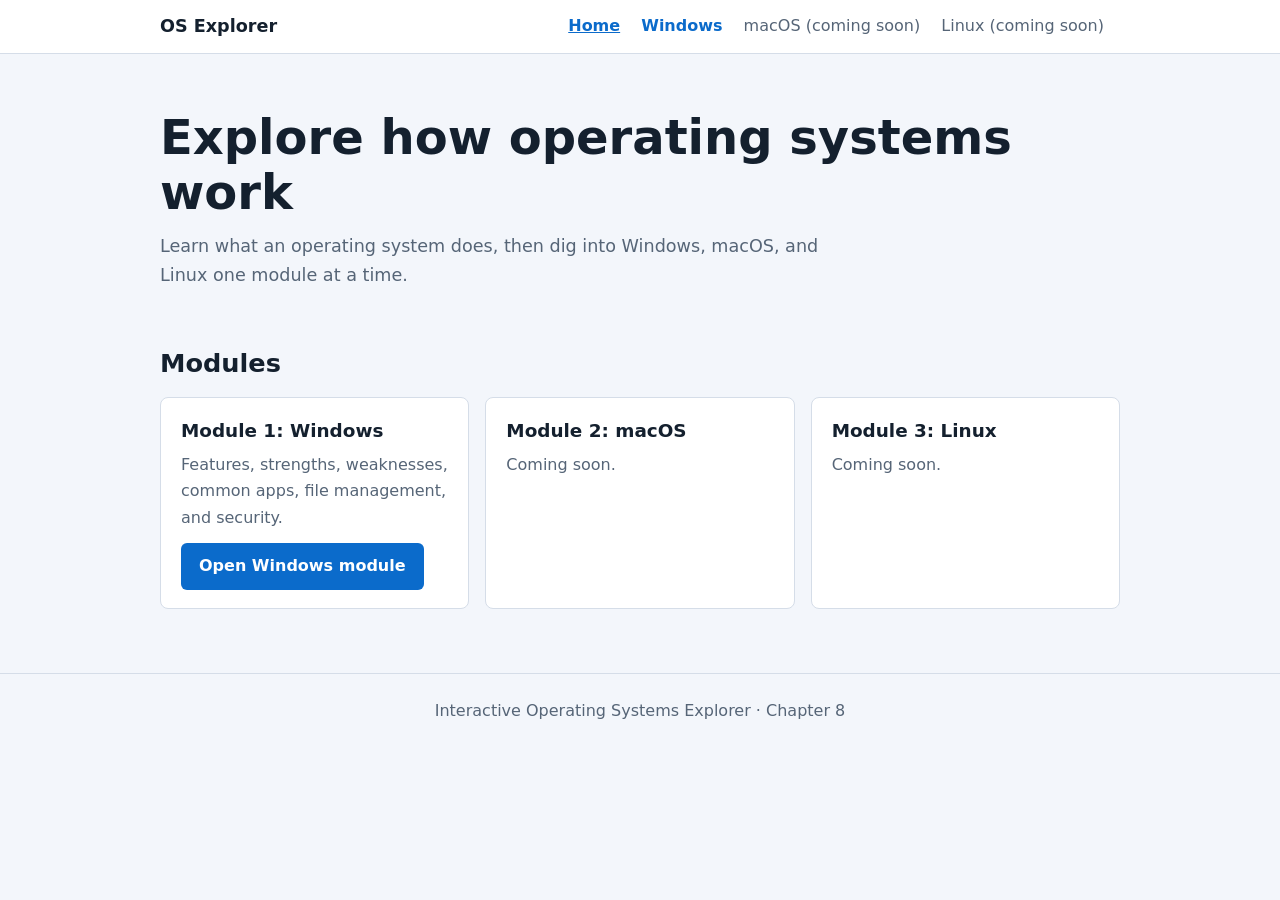
==== index.html @ 92df37b3 "Add files via upload" ====
<!DOCTYPE html>
<html lang="en">
<head>
  <meta charset="UTF-8">
  <meta name="viewport" content="width=device-width, initial-scale=1">
  <title>Interactive Operating Systems Explorer</title>
  <link rel="stylesheet" href="styles.css">
</head>
<body>
  <header class="site">
    <div class="bar">
      <a class="brand" href="index.html">OS Explorer</a>
      <nav aria-label="Main">
        <a href="index.html" aria-current="page">Home</a>
        <a href="windows.html">Windows</a>
        <span class="soon">macOS (coming soon)</span>
        <span class="soon">Linux (coming soon)</span>
      </nav>
    </div>
  </header>

  <main>
    <div class="hero">
      <h1>Explore how operating systems work</h1>
      <p>Learn what an operating system does, then dig into Windows, macOS, and Linux one module at a time.</p>
    </div>

    <section>
      <h2>Modules</h2>
      <div class="grid">
        <div class="card">
          <h3>Module 1: Windows</h3>
          <p>Features, strengths, weaknesses, common apps, file management, and security.</p>
          <p style="margin-top:12px"><a class="btn" href="windows.html">Open Windows module</a></p>
        </div>
        <div class="card">
          <h3>Module 2: macOS</h3>
          <p>Coming soon.</p>
        </div>
        <div class="card">
          <h3>Module 3: Linux</h3>
          <p>Coming soon.</p>
        </div>
      </div>
    </section>
  </main>

  <footer>Interactive Operating Systems Explorer &middot; Chapter 8</footer>
</body>
</html>
---- styles.css ----
:root {
  --bg: #f3f6fb;
  --surface: #ffffff;
  --ink: #14202e;
  --muted: #566577;
  --line: #d5dde8;
  --accent: #0b6bcb;
  --accent-dark: #084f96;
  --good: #1e7a4c;
  --bad: #b3372b;
}
@media (prefers-color-scheme: dark) {
  :root {
    --bg: #0f1722;
    --surface: #182333;
    --ink: #e8eef6;
    --muted: #9db0c5;
    --line: #2b3a4f;
    --accent: #5aa6ff;
    --accent-dark: #8cc0ff;
    --good: #4cc489;
    --bad: #ff8a7d;
  }
}
* { box-sizing: border-box; }
body {
  margin: 0;
  font-family: "Segoe UI", system-ui, -apple-system, Arial, sans-serif;
  background: var(--bg);
  color: var(--ink);
  line-height: 1.65;
}
a { color: var(--accent); }
a:focus-visible, button:focus-visible, input:focus-visible {
  outline: 3px solid var(--accent);
  outline-offset: 2px;
}
header.site {
  background: var(--surface);
  border-bottom: 1px solid var(--line);
  position: sticky;
  top: 0;
  z-index: 5;
}
header.site .bar {
  max-width: 1000px;
  margin: 0 auto;
  padding: 12px 20px;
  display: flex;
  flex-wrap: wrap;
  gap: 8px 24px;
  align-items: center;
  justify-content: space-between;
}
.brand { font-weight: 700; font-size: 1.1rem; color: var(--ink); text-decoration: none; }
nav a { margin-right: 16px; text-decoration: none; font-weight: 600; }
nav a:hover, nav a[aria-current="page"] { text-decoration: underline; }
nav .soon { color: var(--muted); font-weight: 400; margin-right: 16px; }
main { max-width: 1000px; margin: 0 auto; padding: 32px 20px 64px; }
.hero { padding: 24px 0 8px; }
.hero h1 { font-size: clamp(2rem, 5vw, 3rem); line-height: 1.15; margin: 0 0 12px; }
.hero p { max-width: 62ch; color: var(--muted); font-size: 1.1rem; margin: 0; }
section { margin-top: 44px; }
h2 { font-size: 1.6rem; margin: 0 0 12px; }
h3 { font-size: 1.15rem; margin: 0 0 6px; }
.grid { display: grid; gap: 16px; grid-template-columns: repeat(auto-fit, minmax(260px, 1fr)); }
.card { background: var(--surface); border: 1px solid var(--line); border-radius: 8px; padding: 18px 20px; }
.card p { margin: 0; color: var(--muted); }
.pros { border-left: 5px solid var(--good); }
.cons { border-left: 5px solid var(--bad); }
.pros h3 { color: var(--good); }
.cons h3 { color: var(--bad); }
ul.clean { padding-left: 20px; margin: 8px 0 0; }
ul.clean li { margin-bottom: 6px; }
.btn {
  display: inline-block;
  background: var(--accent);
  color: #fff;
  padding: 10px 18px;
  border-radius: 6px;
  font-weight: 600;
  text-decoration: none;
  border: 0;
  cursor: pointer;
  font-size: 1rem;
}
.btn:hover { background: var(--accent-dark); }
@media (prefers-color-scheme: dark) { .btn { color: #0b1420; } }
table { width: 100%; border-collapse: collapse; background: var(--surface); border: 1px solid var(--line); }
th, td { text-align: left; padding: 10px 12px; border-bottom: 1px solid var(--line); vertical-align: top; }
th { background: var(--bg); }
.table-wrap { overflow-x: auto; }
code { background: var(--bg); border: 1px solid var(--line); padding: 1px 6px; border-radius: 4px; font-size: 0.95em; }
.tabs { display: flex; flex-wrap: wrap; gap: 8px; margin-bottom: 12px; }
.tab {
  background: var(--surface);
  color: var(--ink);
  border: 1px solid var(--line);
  padding: 8px 14px;
  border-radius: 6px;
  cursor: pointer;
  font-size: 1rem;
}
.tab[aria-selected="true"] { background: var(--accent); color: #fff; border-color: var(--accent); }
@media (prefers-color-scheme: dark) { .tab[aria-selected="true"] { color: #0b1420; } }
.panel[hidden] { display: none; }
.quiz-opt { display: block; width: 100%; text-align: left; margin-top: 8px; background: var(--bg); color: var(--ink); border: 1px solid var(--line); padding: 10px 12px; border-radius: 6px; cursor: pointer; font-size: 1rem; }
.quiz-opt:hover { border-color: var(--accent); }
.quiz-opt.right { border-color: var(--good); background: rgba(30,122,76,.15); }
.quiz-opt.wrong { border-color: var(--bad); background: rgba(179,55,43,.15); }
#quizResult { margin-top: 12px; font-weight: 600; }
footer { text-align: center; color: var(--muted); padding: 24px; border-top: 1px solid var(--line); }
@media (prefers-reduced-motion: reduce) { * { transition: none !important; animation: none !important; } }
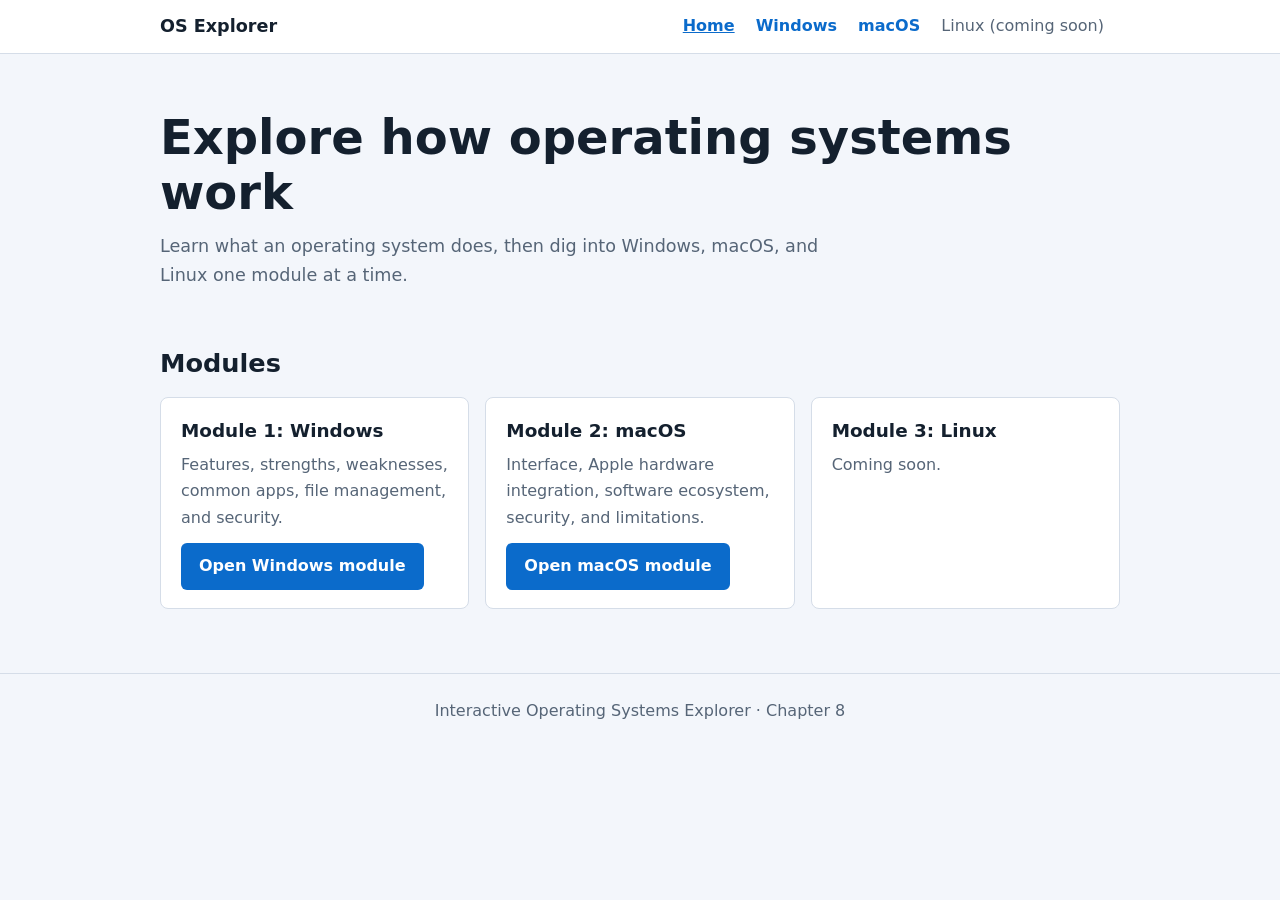
==== commit ee8514f5: "Add files via upload" ====
--- a/index.html
+++ b/index.html
@@ -13,7 +13,7 @@
       <nav aria-label="Main">
         <a href="index.html" aria-current="page">Home</a>
         <a href="windows.html">Windows</a>
-        <span class="soon">macOS (coming soon)</span>
+        <a href="macos.html">macOS</a>
         <span class="soon">Linux (coming soon)</span>
       </nav>
     </div>
@@ -35,7 +35,8 @@
         </div>
         <div class="card">
           <h3>Module 2: macOS</h3>
-          <p>Coming soon.</p>
+          <p>Interface, Apple hardware integration, software ecosystem, security, and limitations.</p>
+          <p style="margin-top:12px"><a class="btn" href="macos.html">Open macOS module</a></p>
         </div>
         <div class="card">
           <h3>Module 3: Linux</h3>
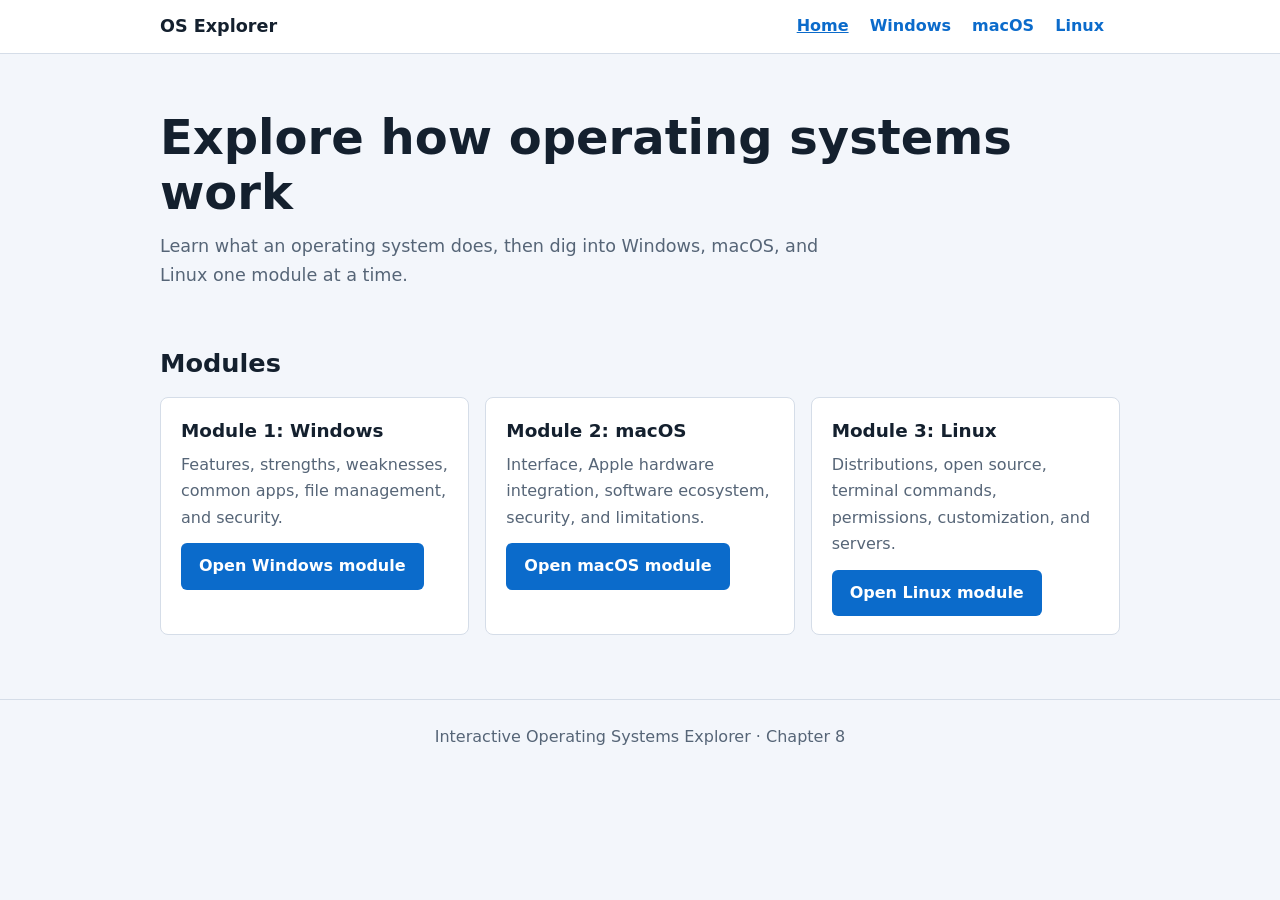
==== commit e578d29f: "Add files via upload" ====
--- a/index.html
+++ b/index.html
@@ -14,7 +14,7 @@
         <a href="index.html" aria-current="page">Home</a>
         <a href="windows.html">Windows</a>
         <a href="macos.html">macOS</a>
-        <span class="soon">Linux (coming soon)</span>
+        <a href="linux.html">Linux</a>
       </nav>
     </div>
   </header>
@@ -40,7 +40,8 @@
         </div>
         <div class="card">
           <h3>Module 3: Linux</h3>
-          <p>Coming soon.</p>
+          <p>Distributions, open source, terminal commands, permissions, customization, and servers.</p>
+          <p style="margin-top:12px"><a class="btn" href="linux.html">Open Linux module</a></p>
         </div>
       </div>
     </section>
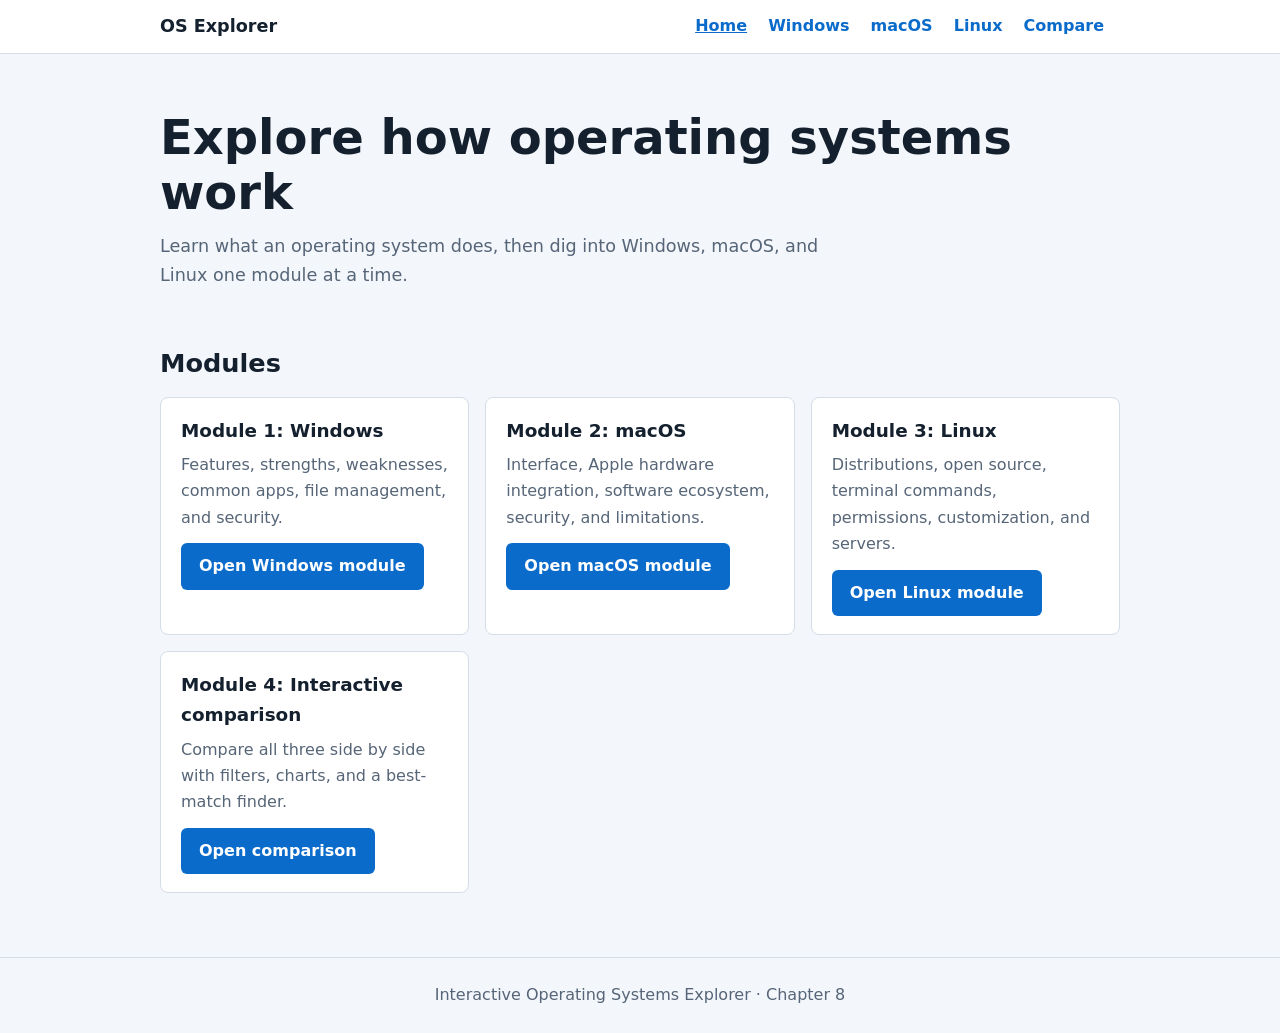
==== commit a52eb5ea: "Add files via upload" ====
--- a/index.html
+++ b/index.html
@@ -15,6 +15,7 @@
         <a href="windows.html">Windows</a>
         <a href="macos.html">macOS</a>
         <a href="linux.html">Linux</a>
+        <a href="compare.html">Compare</a>
       </nav>
     </div>
   </header>
@@ -43,6 +44,11 @@
           <p>Distributions, open source, terminal commands, permissions, customization, and servers.</p>
           <p style="margin-top:12px"><a class="btn" href="linux.html">Open Linux module</a></p>
         </div>
+        <div class="card">
+          <h3>Module 4: Interactive comparison</h3>
+          <p>Compare all three side by side with filters, charts, and a best-match finder.</p>
+          <p style="margin-top:12px"><a class="btn" href="compare.html">Open comparison</a></p>
+        </div>
       </div>
     </section>
   </main>
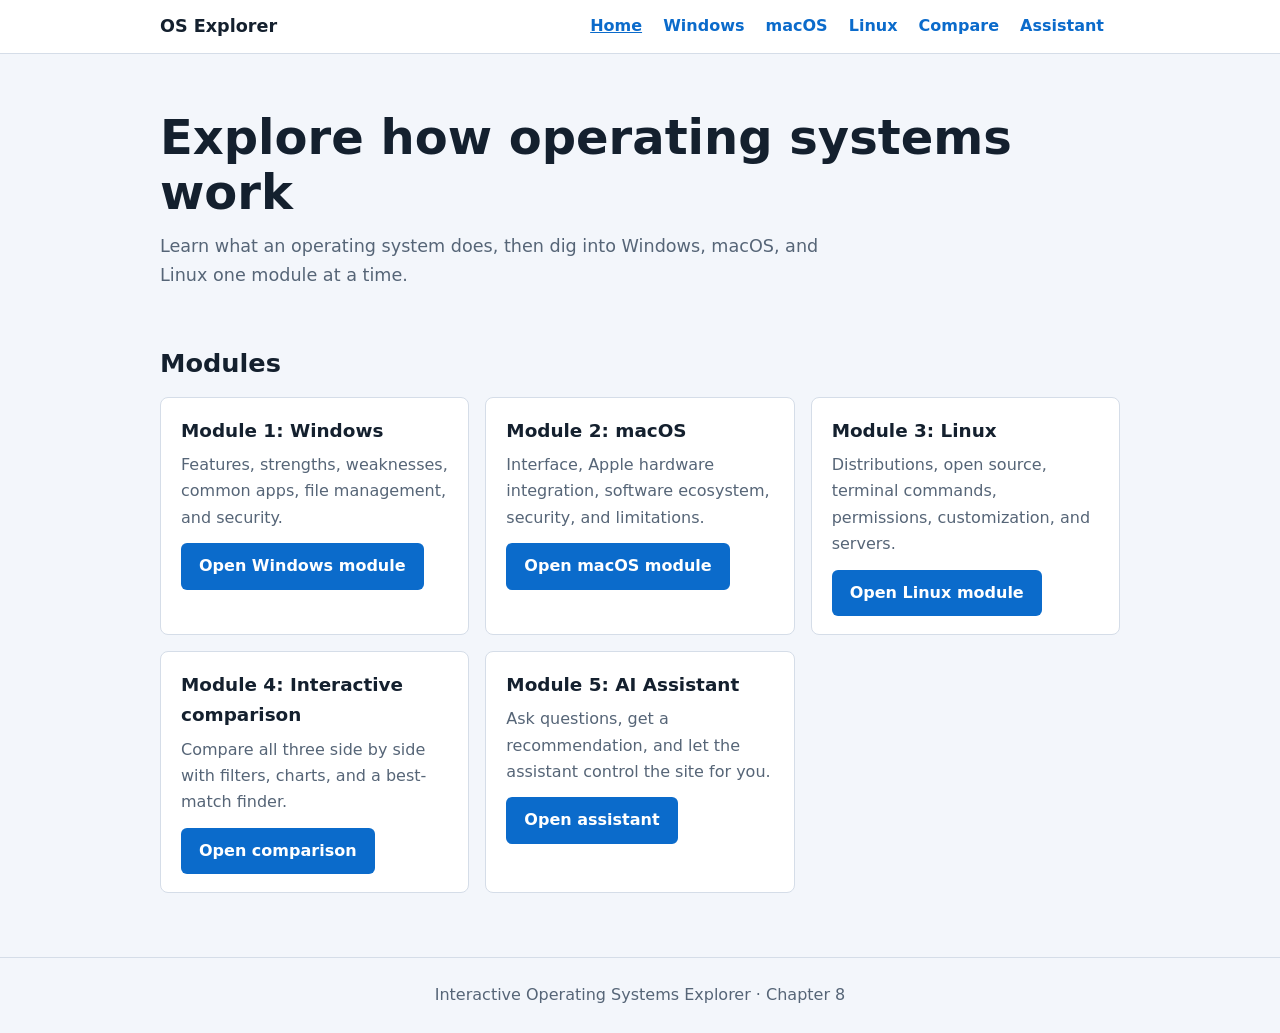
==== commit 8e55f84c: "Add files via upload" ====
--- a/index.html
+++ b/index.html
@@ -16,6 +16,7 @@
         <a href="macos.html">macOS</a>
         <a href="linux.html">Linux</a>
         <a href="compare.html">Compare</a>
+        <a href="assistant.html">Assistant</a>
       </nav>
     </div>
   </header>
@@ -49,6 +50,11 @@
           <p>Compare all three side by side with filters, charts, and a best-match finder.</p>
           <p style="margin-top:12px"><a class="btn" href="compare.html">Open comparison</a></p>
         </div>
+        <div class="card">
+          <h3>Module 5: AI Assistant</h3>
+          <p>Ask questions, get a recommendation, and let the assistant control the site for you.</p>
+          <p style="margin-top:12px"><a class="btn" href="assistant.html">Open assistant</a></p>
+        </div>
       </div>
     </section>
   </main>
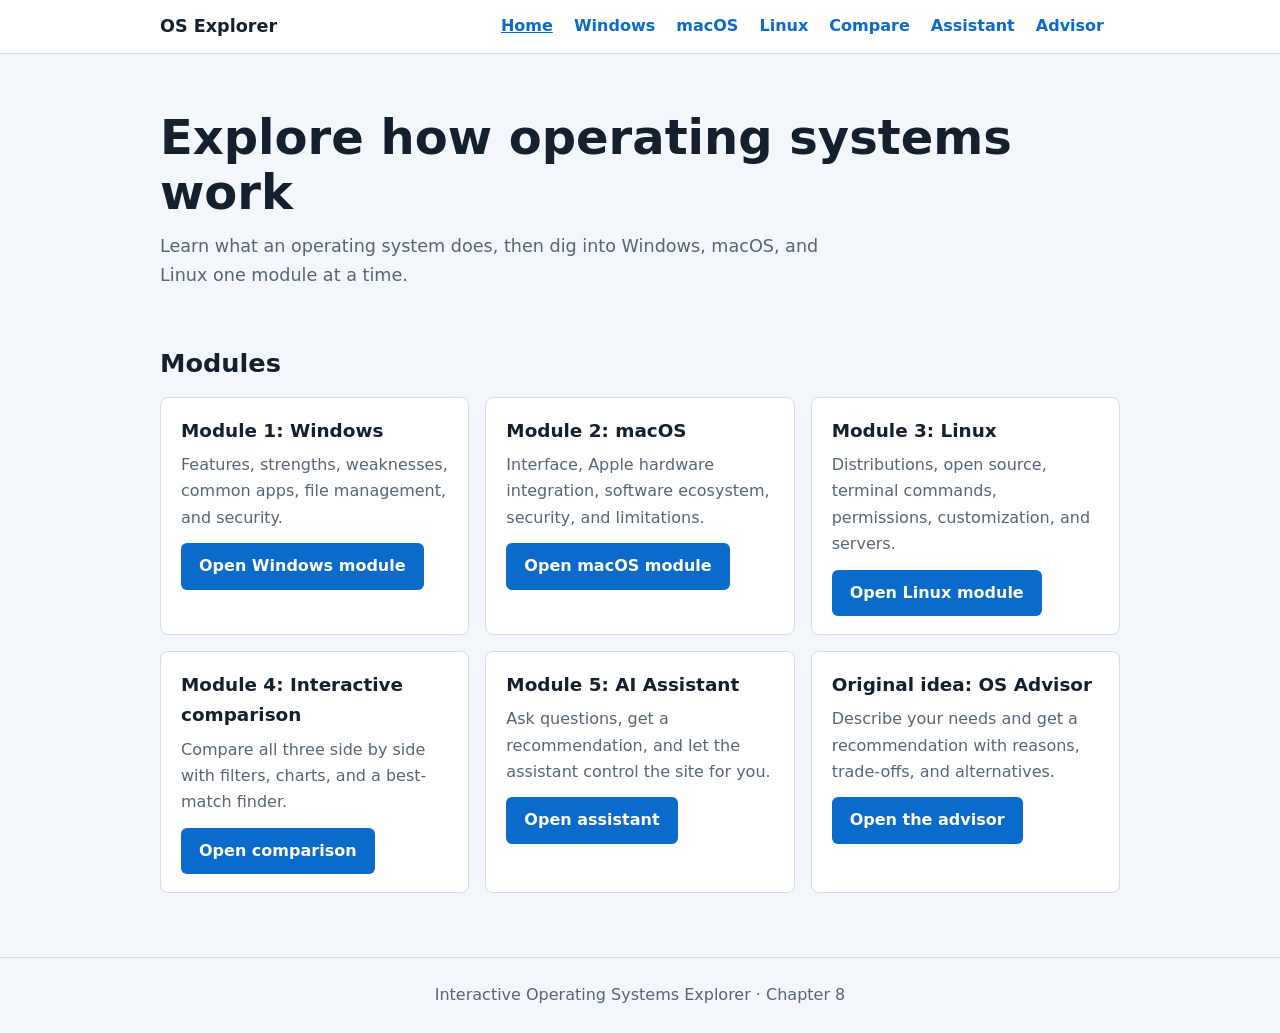
==== commit f4320f6c: "Add files via upload" ====
--- a/index.html
+++ b/index.html
@@ -17,6 +17,7 @@
         <a href="linux.html">Linux</a>
         <a href="compare.html">Compare</a>
         <a href="assistant.html">Assistant</a>
+        <a href="advisor.html">Advisor</a>
       </nav>
     </div>
   </header>
@@ -55,6 +56,11 @@
           <p>Ask questions, get a recommendation, and let the assistant control the site for you.</p>
           <p style="margin-top:12px"><a class="btn" href="assistant.html">Open assistant</a></p>
         </div>
+        <div class="card">
+          <h3>Original idea: OS Advisor</h3>
+          <p>Describe your needs and get a recommendation with reasons, trade-offs, and alternatives.</p>
+          <p style="margin-top:12px"><a class="btn" href="advisor.html">Open the advisor</a></p>
+        </div>
       </div>
     </section>
   </main>
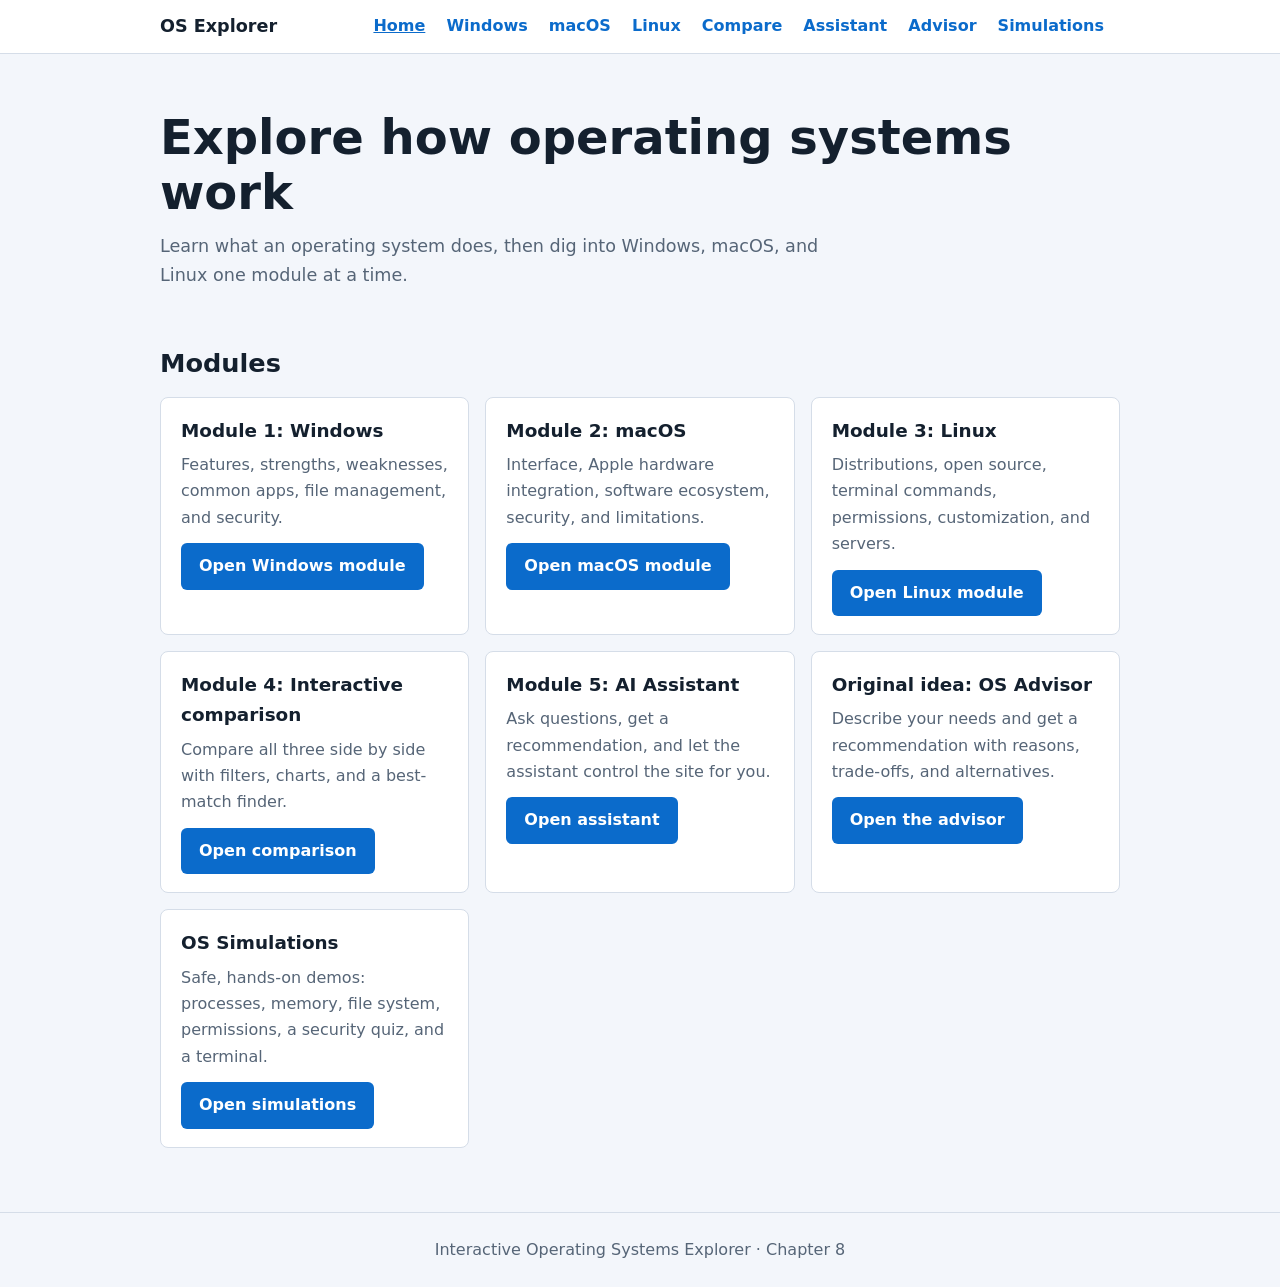
==== commit f92ce107: "Add files via upload" ====
--- a/index.html
+++ b/index.html
@@ -18,6 +18,7 @@
         <a href="compare.html">Compare</a>
         <a href="assistant.html">Assistant</a>
         <a href="advisor.html">Advisor</a>
+        <a href="simulations.html">Simulations</a>
       </nav>
     </div>
   </header>
@@ -61,6 +62,11 @@
           <p>Describe your needs and get a recommendation with reasons, trade-offs, and alternatives.</p>
           <p style="margin-top:12px"><a class="btn" href="advisor.html">Open the advisor</a></p>
         </div>
+        <div class="card">
+          <h3>OS Simulations</h3>
+          <p>Safe, hands-on demos: processes, memory, file system, permissions, a security quiz, and a terminal.</p>
+          <p style="margin-top:12px"><a class="btn" href="simulations.html">Open simulations</a></p>
+        </div>
       </div>
     </section>
   </main>
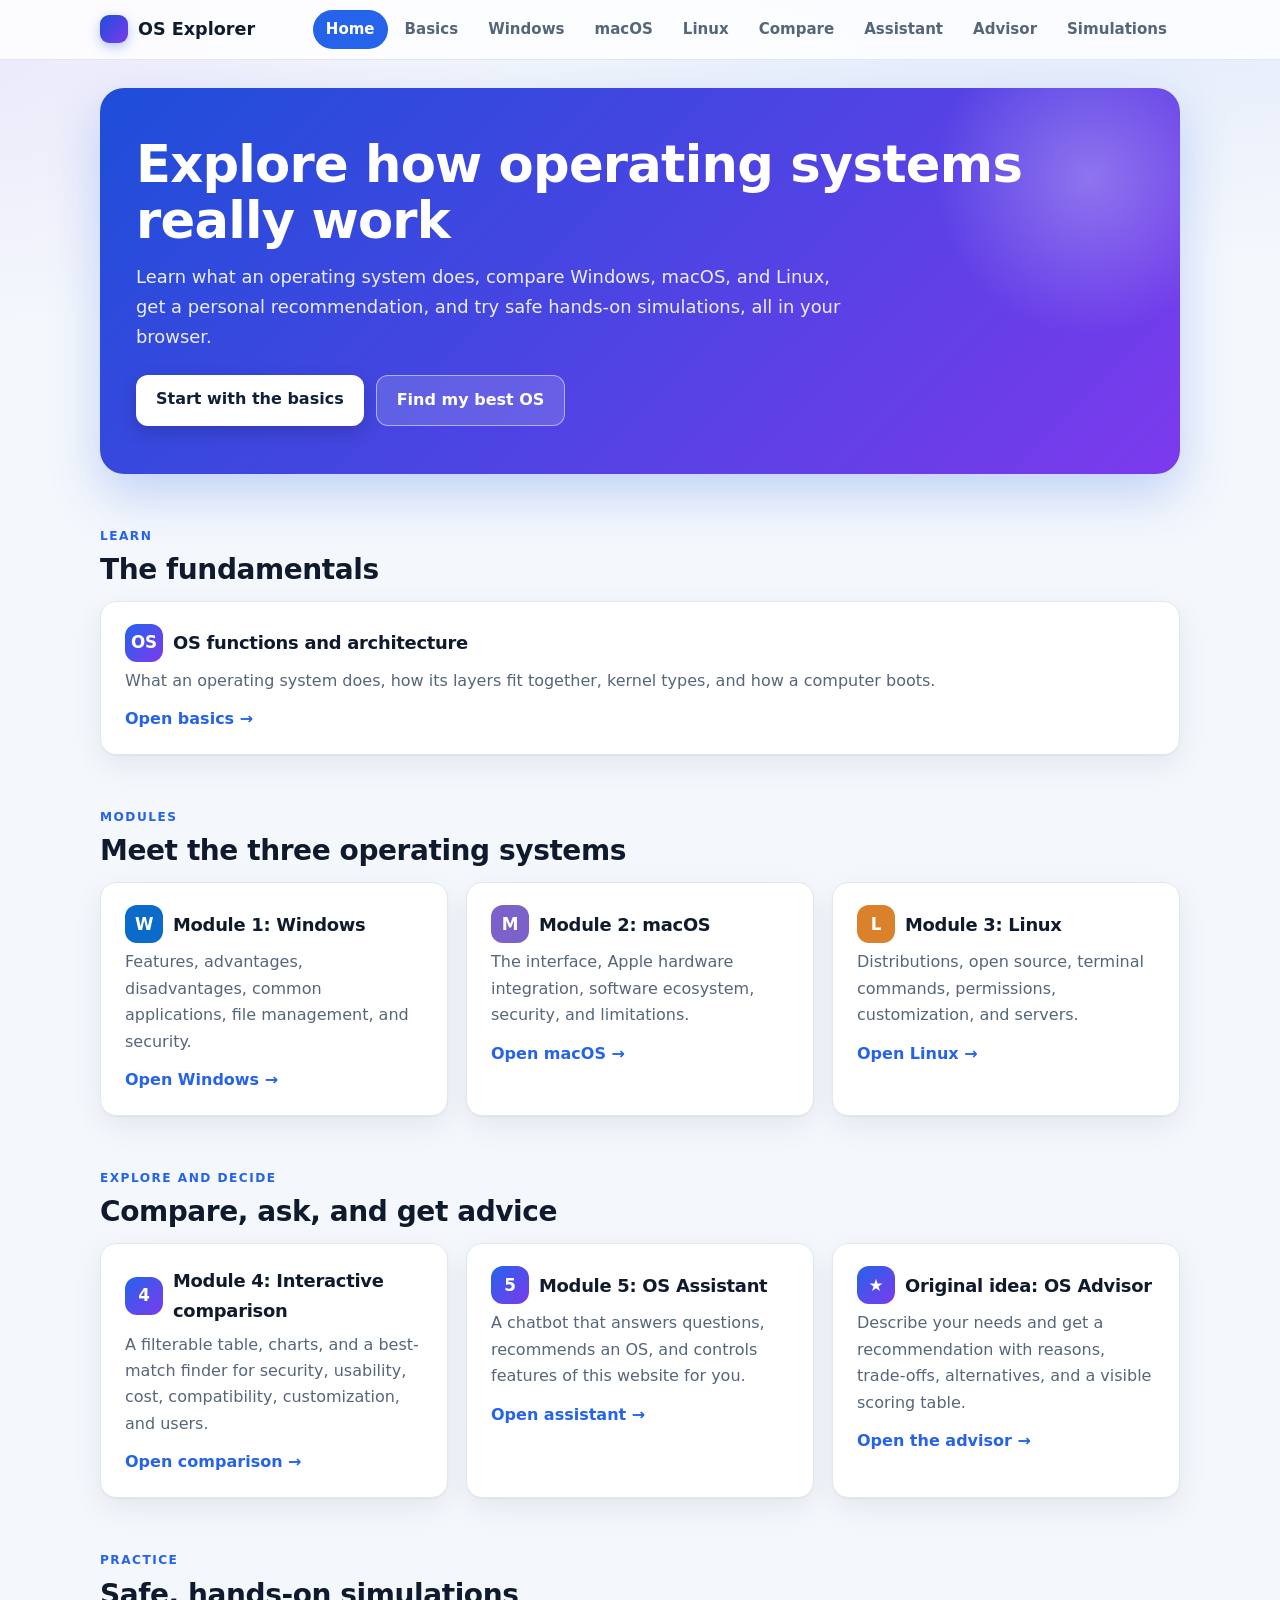
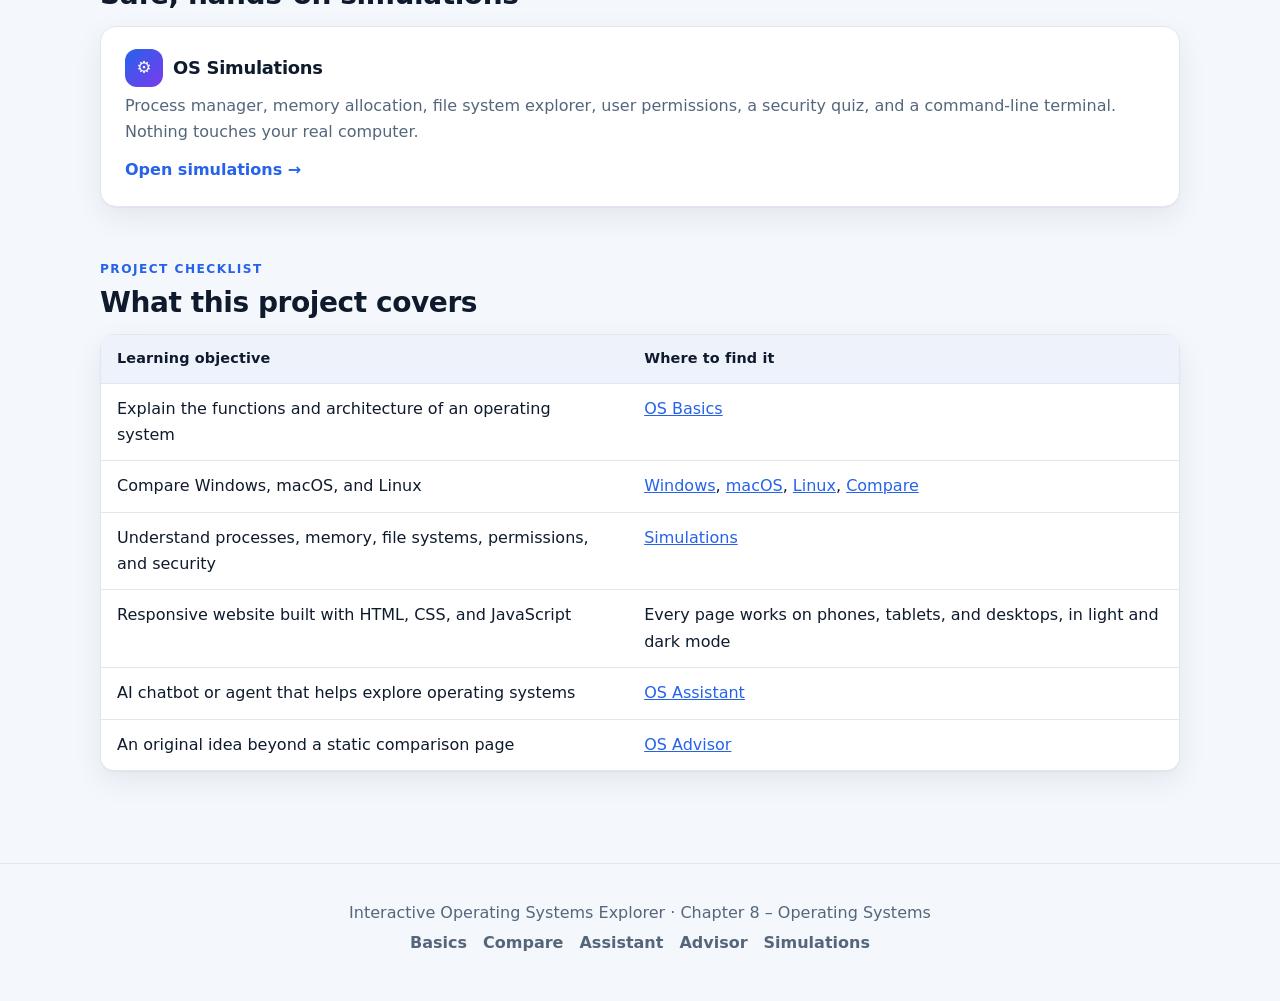
==== commit 45daa1a3: "Add files via upload" ====
--- a/index.html
+++ b/index.html
@@ -4,14 +4,17 @@
   <meta charset="UTF-8">
   <meta name="viewport" content="width=device-width, initial-scale=1">
   <title>Interactive Operating Systems Explorer</title>
+  <link rel="icon" href="data:image/svg+xml,%3Csvg xmlns='http://www.w3.org/2000/svg' viewBox='0 0 100 100'%3E%3Ctext y='.9em' font-size='90'%3E🖥️%3C/text%3E%3C/svg%3E">
   <link rel="stylesheet" href="styles.css">
 </head>
 <body>
+  <a class="skip" href="#main">Skip to content</a>
   <header class="site">
     <div class="bar">
       <a class="brand" href="index.html">OS Explorer</a>
       <nav aria-label="Main">
         <a href="index.html" aria-current="page">Home</a>
+        <a href="basics.html">Basics</a>
         <a href="windows.html">Windows</a>
         <a href="macos.html">macOS</a>
         <a href="linux.html">Linux</a>
@@ -23,54 +26,106 @@
     </div>
   </header>
 
-  <main>
+  <main id="main">
     <div class="hero">
-      <h1>Explore how operating systems work</h1>
-      <p>Learn what an operating system does, then dig into Windows, macOS, and Linux one module at a time.</p>
+      <h1>Explore how operating systems really work</h1>
+      <p>Learn what an operating system does, compare Windows, macOS, and Linux, get a personal recommendation, and try safe hands-on simulations, all in your browser.</p>
+      <div class="actions">
+        <a class="btn" href="basics.html">Start with the basics</a>
+        <a class="btn ghost" href="advisor.html">Find my best OS</a>
+      </div>
     </div>
 
     <section>
-      <h2>Modules</h2>
+      <p class="eyebrow">Learn</p>
+      <h2>The fundamentals</h2>
       <div class="grid">
-        <div class="card">
-          <h3>Module 1: Windows</h3>
-          <p>Features, strengths, weaknesses, common apps, file management, and security.</p>
-          <p style="margin-top:12px"><a class="btn" href="windows.html">Open Windows module</a></p>
-        </div>
-        <div class="card">
-          <h3>Module 2: macOS</h3>
-          <p>Interface, Apple hardware integration, software ecosystem, security, and limitations.</p>
-          <p style="margin-top:12px"><a class="btn" href="macos.html">Open macOS module</a></p>
-        </div>
-        <div class="card">
-          <h3>Module 3: Linux</h3>
+        <a class="card tile" href="basics.html">
+          <h3><span class="badge gen">OS</span> OS functions and architecture</h3>
+          <p>What an operating system does, how its layers fit together, kernel types, and how a computer boots.</p>
+          <span class="go">Open basics &rarr;</span>
+        </a>
+      </div>
+    </section>
+
+    <section>
+      <p class="eyebrow">Modules</p>
+      <h2>Meet the three operating systems</h2>
+      <div class="grid">
+        <a class="card tile" href="windows.html">
+          <h3><span class="badge win">W</span> Module 1: Windows</h3>
+          <p>Features, advantages, disadvantages, common applications, file management, and security.</p>
+          <span class="go">Open Windows &rarr;</span>
+        </a>
+        <a class="card tile" href="macos.html">
+          <h3><span class="badge mac">M</span> Module 2: macOS</h3>
+          <p>The interface, Apple hardware integration, software ecosystem, security, and limitations.</p>
+          <span class="go">Open macOS &rarr;</span>
+        </a>
+        <a class="card tile" href="linux.html">
+          <h3><span class="badge lin">L</span> Module 3: Linux</h3>
           <p>Distributions, open source, terminal commands, permissions, customization, and servers.</p>
-          <p style="margin-top:12px"><a class="btn" href="linux.html">Open Linux module</a></p>
-        </div>
-        <div class="card">
-          <h3>Module 4: Interactive comparison</h3>
-          <p>Compare all three side by side with filters, charts, and a best-match finder.</p>
-          <p style="margin-top:12px"><a class="btn" href="compare.html">Open comparison</a></p>
-        </div>
-        <div class="card">
-          <h3>Module 5: AI Assistant</h3>
-          <p>Ask questions, get a recommendation, and let the assistant control the site for you.</p>
-          <p style="margin-top:12px"><a class="btn" href="assistant.html">Open assistant</a></p>
-        </div>
-        <div class="card">
-          <h3>Original idea: OS Advisor</h3>
-          <p>Describe your needs and get a recommendation with reasons, trade-offs, and alternatives.</p>
-          <p style="margin-top:12px"><a class="btn" href="advisor.html">Open the advisor</a></p>
-        </div>
-        <div class="card">
-          <h3>OS Simulations</h3>
-          <p>Safe, hands-on demos: processes, memory, file system, permissions, a security quiz, and a terminal.</p>
-          <p style="margin-top:12px"><a class="btn" href="simulations.html">Open simulations</a></p>
-        </div>
+          <span class="go">Open Linux &rarr;</span>
+        </a>
+      </div>
+    </section>
+
+    <section>
+      <p class="eyebrow">Explore and decide</p>
+      <h2>Compare, ask, and get advice</h2>
+      <div class="grid">
+        <a class="card tile" href="compare.html">
+          <h3><span class="badge gen">4</span> Module 4: Interactive comparison</h3>
+          <p>A filterable table, charts, and a best-match finder for security, usability, cost, compatibility, customization, and users.</p>
+          <span class="go">Open comparison &rarr;</span>
+        </a>
+        <a class="card tile" href="assistant.html">
+          <h3><span class="badge gen">5</span> Module 5: OS Assistant</h3>
+          <p>A chatbot that answers questions, recommends an OS, and controls features of this website for you.</p>
+          <span class="go">Open assistant &rarr;</span>
+        </a>
+        <a class="card tile" href="advisor.html">
+          <h3><span class="badge gen">&#9733;</span> Original idea: OS Advisor</h3>
+          <p>Describe your needs and get a recommendation with reasons, trade-offs, alternatives, and a visible scoring table.</p>
+          <span class="go">Open the advisor &rarr;</span>
+        </a>
+      </div>
+    </section>
+
+    <section>
+      <p class="eyebrow">Practice</p>
+      <h2>Safe, hands-on simulations</h2>
+      <div class="grid">
+        <a class="card tile" href="simulations.html">
+          <h3><span class="badge gen">&#9881;</span> OS Simulations</h3>
+          <p>Process manager, memory allocation, file system explorer, user permissions, a security quiz, and a command-line terminal. Nothing touches your real computer.</p>
+          <span class="go">Open simulations &rarr;</span>
+        </a>
+      </div>
+    </section>
+
+    <section>
+      <p class="eyebrow">Project checklist</p>
+      <h2>What this project covers</h2>
+      <div class="table-wrap">
+        <table>
+          <thead><tr><th>Learning objective</th><th>Where to find it</th></tr></thead>
+          <tbody>
+            <tr><td>Explain the functions and architecture of an operating system</td><td><a href="basics.html">OS Basics</a></td></tr>
+            <tr><td>Compare Windows, macOS, and Linux</td><td><a href="windows.html">Windows</a>, <a href="macos.html">macOS</a>, <a href="linux.html">Linux</a>, <a href="compare.html">Compare</a></td></tr>
+            <tr><td>Understand processes, memory, file systems, permissions, and security</td><td><a href="simulations.html">Simulations</a></td></tr>
+            <tr><td>Responsive website built with HTML, CSS, and JavaScript</td><td>Every page works on phones, tablets, and desktops, in light and dark mode</td></tr>
+            <tr><td>AI chatbot or agent that helps explore operating systems</td><td><a href="assistant.html">OS Assistant</a></td></tr>
+            <tr><td>An original idea beyond a static comparison page</td><td><a href="advisor.html">OS Advisor</a></td></tr>
+          </tbody>
+        </table>
       </div>
     </section>
   </main>
 
-  <footer>Interactive Operating Systems Explorer &middot; Chapter 8</footer>
+  <footer>
+    <p>Interactive Operating Systems Explorer &middot; Chapter 8 &ndash; Operating Systems</p>
+    <p><a href="basics.html">Basics</a><a href="compare.html">Compare</a><a href="assistant.html">Assistant</a><a href="advisor.html">Advisor</a><a href="simulations.html">Simulations</a></p>
+  </footer>
 </body>
 </html>
--- a/styles.css
+++ b/styles.css
@@ -1,113 +1,260 @@
+/* OS Explorer - shared styles */
 :root {
-  --bg: #f3f6fb;
+  --bg: #f4f7fc;
   --surface: #ffffff;
-  --ink: #14202e;
-  --muted: #566577;
-  --line: #d5dde8;
-  --accent: #0b6bcb;
-  --accent-dark: #084f96;
-  --good: #1e7a4c;
-  --bad: #b3372b;
+  --surface-2: #eef3fb;
+  --ink: #0f1b2d;
+  --muted: #55667b;
+  --line: #e0e7f1;
+  --accent: #2563eb;
+  --accent-2: #7c3aed;
+  --accent-dark: #1d4ed8;
+  --on-accent: #ffffff;
+  --good: #15803d;
+  --bad: #b91c1c;
+  --win: #0b6bcb;
+  --mac: #7b61c9;
+  --lin: #d9822b;
+  --hero-a: #1d4ed8;
+  --hero-b: #7c3aed;
+  --radius: 16px;
+  --shadow: 0 1px 2px rgba(15, 27, 45, .05), 0 10px 30px rgba(15, 27, 45, .07);
+  --shadow-hover: 0 2px 4px rgba(15, 27, 45, .06), 0 16px 40px rgba(15, 27, 45, .12);
 }
 @media (prefers-color-scheme: dark) {
   :root {
-    --bg: #0f1722;
-    --surface: #182333;
-    --ink: #e8eef6;
-    --muted: #9db0c5;
-    --line: #2b3a4f;
-    --accent: #5aa6ff;
-    --accent-dark: #8cc0ff;
+    --bg: #0b1220;
+    --surface: #131c2e;
+    --surface-2: #19243a;
+    --ink: #e8eef8;
+    --muted: #9fb0c6;
+    --line: #25324a;
+    --accent: #6aa9ff;
+    --accent-2: #b095ff;
+    --accent-dark: #9cc4ff;
+    --on-accent: #0b1420;
     --good: #4cc489;
     --bad: #ff8a7d;
+    --shadow: 0 1px 2px rgba(0, 0, 0, .3), 0 10px 30px rgba(0, 0, 0, .35);
+    --shadow-hover: 0 2px 4px rgba(0, 0, 0, .35), 0 16px 40px rgba(0, 0, 0, .5);
   }
 }
+body.os-win { --hero-a: #0a58b8; --hero-b: #22a7e8; }
+body.os-mac { --hero-a: #4a2fa3; --hero-b: #c05cd6; }
+body.os-lin { --hero-a: #b8420f; --hero-b: #f0a020; }
+
 * { box-sizing: border-box; }
+html { scroll-behavior: smooth; }
 body {
   margin: 0;
-  font-family: "Segoe UI", system-ui, -apple-system, Arial, sans-serif;
-  background: var(--bg);
+  font-family: Inter, "Segoe UI", system-ui, -apple-system, Roboto, Arial, sans-serif;
+  background:
+    radial-gradient(1100px 480px at 85% -8%, rgba(37, 99, 235, .10), transparent 70%),
+    radial-gradient(900px 420px at -8% 4%, rgba(124, 58, 237, .08), transparent 70%),
+    var(--bg);
+  background-attachment: fixed;
   color: var(--ink);
   line-height: 1.65;
+  -webkit-font-smoothing: antialiased;
 }
 a { color: var(--accent); }
-a:focus-visible, button:focus-visible, input:focus-visible {
+a:focus-visible, button:focus-visible, input:focus-visible, select:focus-visible, textarea:focus-visible, summary:focus-visible {
   outline: 3px solid var(--accent);
   outline-offset: 2px;
 }
+.skip { position: absolute; left: -999px; top: 8px; background: var(--accent); color: var(--on-accent); padding: 8px 14px; border-radius: 8px; z-index: 20; }
+.skip:focus { left: 8px; }
+
+/* Header */
 header.site {
-  background: var(--surface);
+  background: color-mix(in srgb, var(--surface) 82%, transparent);
+  -webkit-backdrop-filter: saturate(180%) blur(14px);
+  backdrop-filter: saturate(180%) blur(14px);
   border-bottom: 1px solid var(--line);
   position: sticky;
   top: 0;
-  z-index: 5;
+  z-index: 10;
 }
 header.site .bar {
-  max-width: 1000px;
+  max-width: 1120px;
   margin: 0 auto;
-  padding: 12px 20px;
+  padding: 10px 20px;
   display: flex;
-  flex-wrap: wrap;
-  gap: 8px 24px;
+  gap: 16px;
   align-items: center;
-  justify-content: space-between;
-}
-.brand { font-weight: 700; font-size: 1.1rem; color: var(--ink); text-decoration: none; }
-nav a { margin-right: 16px; text-decoration: none; font-weight: 600; }
-nav a:hover, nav a[aria-current="page"] { text-decoration: underline; }
-nav .soon { color: var(--muted); font-weight: 400; margin-right: 16px; }
-main { max-width: 1000px; margin: 0 auto; padding: 32px 20px 64px; }
-.hero { padding: 24px 0 8px; }
-.hero h1 { font-size: clamp(2rem, 5vw, 3rem); line-height: 1.15; margin: 0 0 12px; }
-.hero p { max-width: 62ch; color: var(--muted); font-size: 1.1rem; margin: 0; }
-section { margin-top: 44px; }
-h2 { font-size: 1.6rem; margin: 0 0 12px; }
-h3 { font-size: 1.15rem; margin: 0 0 6px; }
-.grid { display: grid; gap: 16px; grid-template-columns: repeat(auto-fit, minmax(260px, 1fr)); }
-.card { background: var(--surface); border: 1px solid var(--line); border-radius: 8px; padding: 18px 20px; }
+}
+.brand {
+  font-weight: 800;
+  font-size: 1.1rem;
+  color: var(--ink);
+  text-decoration: none;
+  white-space: nowrap;
+  display: flex;
+  align-items: center;
+  gap: 10px;
+}
+.brand::before {
+  content: "";
+  width: 28px; height: 28px;
+  border-radius: 9px;
+  background: linear-gradient(135deg, var(--hero-a), var(--hero-b));
+  box-shadow: 0 4px 12px rgba(37, 99, 235, .35);
+}
+nav { display: flex; gap: 4px; overflow-x: auto; scrollbar-width: none; margin-left: auto; }
+nav::-webkit-scrollbar { display: none; }
+nav a {
+  padding: 7px 13px;
+  border-radius: 999px;
+  text-decoration: none;
+  color: var(--muted);
+  font-weight: 600;
+  font-size: .94rem;
+  white-space: nowrap;
+  transition: background .15s, color .15s;
+}
+nav a:hover { background: var(--surface-2); color: var(--ink); }
+nav a[aria-current="page"] { background: var(--accent); color: var(--on-accent); }
+
+/* Layout */
+main { max-width: 1120px; margin: 0 auto; padding: 28px 20px 72px; }
+section { margin-top: 52px; scroll-margin-top: 80px; }
+h1, h2, h3 { letter-spacing: -.015em; }
+h2 { font-size: 1.75rem; margin: 0 0 14px; line-height: 1.25; }
+h3 { font-size: 1.12rem; margin: 0 0 6px; }
+.eyebrow { text-transform: uppercase; letter-spacing: .12em; font-size: .76rem; font-weight: 800; color: var(--accent); margin: 0 0 6px; }
+.lead { color: var(--muted); font-size: 1.08rem; max-width: 66ch; }
+
+/* Hero */
+.hero {
+  position: relative;
+  overflow: hidden;
+  color: #fff;
+  padding: 48px 36px;
+  border-radius: 24px;
+  background: linear-gradient(135deg, var(--hero-a), var(--hero-b));
+  box-shadow: 0 20px 50px rgba(37, 99, 235, .25);
+}
+.hero::after {
+  content: "";
+  position: absolute; right: -80px; top: -80px;
+  width: 340px; height: 340px; border-radius: 50%;
+  background: radial-gradient(circle, rgba(255, 255, 255, .28), transparent 65%);
+  pointer-events: none;
+}
+.hero h1 { font-size: clamp(2rem, 5vw, 3.2rem); line-height: 1.1; margin: 0 0 14px; position: relative; }
+.hero p { max-width: 62ch; color: rgba(255, 255, 255, .9); font-size: 1.12rem; margin: 0; position: relative; }
+.hero .actions { display: flex; flex-wrap: wrap; gap: 12px; margin-top: 24px; position: relative; }
+.hero .btn { background: #fff; color: #10203a; box-shadow: 0 6px 18px rgba(0, 0, 0, .18); }
+.hero .btn:hover { background: #f1f5ff; }
+.hero .btn.ghost { background: rgba(255, 255, 255, .15); color: #fff; border: 1px solid rgba(255, 255, 255, .5); box-shadow: none; }
+.hero .btn.ghost:hover { background: rgba(255, 255, 255, .28); }
+
+/* Cards */
+.grid { display: grid; gap: 18px; grid-template-columns: repeat(auto-fit, minmax(260px, 1fr)); }
+.card {
+  background: var(--surface);
+  border: 1px solid var(--line);
+  border-radius: var(--radius);
+  padding: 22px 24px;
+  box-shadow: var(--shadow);
+}
+.grid > .card { transition: transform .18s ease, box-shadow .18s ease, border-color .18s; }
+.grid > .card:hover { transform: translateY(-3px); box-shadow: var(--shadow-hover); border-color: color-mix(in srgb, var(--accent) 40%, var(--line)); }
 .card p { margin: 0; color: var(--muted); }
-.pros { border-left: 5px solid var(--good); }
-.cons { border-left: 5px solid var(--bad); }
+a.tile { text-decoration: none; color: inherit; display: block; }
+a.tile h3 { color: var(--ink); display: flex; align-items: center; gap: 10px; }
+a.tile .go { display: inline-block; margin-top: 12px; color: var(--accent); font-weight: 700; }
+a.tile:hover .go { text-decoration: underline; }
+.badge {
+  display: inline-flex; align-items: center; justify-content: center;
+  width: 38px; height: 38px; border-radius: 12px;
+  font-weight: 800; color: #fff; font-size: 1.05rem; flex: none;
+}
+.badge.win { background: var(--win); } .badge.mac { background: var(--mac); } .badge.lin { background: var(--lin); }
+.badge.gen { background: linear-gradient(135deg, var(--accent), var(--accent-2)); color: var(--on-accent); }
+.pros { border-left: 5px solid var(--good); background: linear-gradient(90deg, color-mix(in srgb, var(--good) 8%, var(--surface)), var(--surface) 55%); }
+.cons { border-left: 5px solid var(--bad); background: linear-gradient(90deg, color-mix(in srgb, var(--bad) 8%, var(--surface)), var(--surface) 55%); }
 .pros h3 { color: var(--good); }
 .cons h3 { color: var(--bad); }
 ul.clean { padding-left: 20px; margin: 8px 0 0; }
 ul.clean li { margin-bottom: 6px; }
+
+/* Buttons */
 .btn {
   display: inline-block;
-  background: var(--accent);
-  color: #fff;
-  padding: 10px 18px;
-  border-radius: 6px;
-  font-weight: 600;
+  background: linear-gradient(135deg, var(--accent), var(--accent-2));
+  color: var(--on-accent);
+  padding: 11px 20px;
+  border-radius: 12px;
+  font-weight: 700;
   text-decoration: none;
   border: 0;
   cursor: pointer;
   font-size: 1rem;
-}
-.btn:hover { background: var(--accent-dark); }
-@media (prefers-color-scheme: dark) { .btn { color: #0b1420; } }
-table { width: 100%; border-collapse: collapse; background: var(--surface); border: 1px solid var(--line); }
-th, td { text-align: left; padding: 10px 12px; border-bottom: 1px solid var(--line); vertical-align: top; }
-th { background: var(--bg); }
-.table-wrap { overflow-x: auto; }
-code { background: var(--bg); border: 1px solid var(--line); padding: 1px 6px; border-radius: 4px; font-size: 0.95em; }
-.tabs { display: flex; flex-wrap: wrap; gap: 8px; margin-bottom: 12px; }
+  font-family: inherit;
+  box-shadow: 0 6px 16px rgba(37, 99, 235, .25);
+  transition: transform .15s, box-shadow .15s, filter .15s;
+}
+.btn:hover { transform: translateY(-1px); filter: brightness(1.06); box-shadow: 0 10px 22px rgba(37, 99, 235, .3); }
+.btn:active { transform: translateY(0); }
+.btn:disabled { opacity: .55; cursor: not-allowed; transform: none; }
+
+/* Tables */
+.table-wrap { overflow-x: auto; border: 1px solid var(--line); border-radius: 14px; background: var(--surface); box-shadow: var(--shadow); }
+table { width: 100%; border-collapse: collapse; background: var(--surface); border: 0; }
+th, td { text-align: left; padding: 12px 16px; border-bottom: 1px solid var(--line); vertical-align: top; }
+th { background: var(--surface-2); font-size: .9rem; letter-spacing: .01em; }
+tbody tr:last-child td, tbody tr:last-child th { border-bottom: 0; }
+tbody tr:hover { background: color-mix(in srgb, var(--accent) 5%, transparent); }
+code { background: var(--surface-2); border: 1px solid var(--line); padding: 1px 7px; border-radius: 6px; font-size: .92em; font-family: Consolas, Menlo, monospace; }
+
+/* Tabs and quiz */
+.tabs { display: flex; flex-wrap: wrap; gap: 8px; margin-bottom: 14px; }
 .tab {
   background: var(--surface);
   color: var(--ink);
   border: 1px solid var(--line);
-  padding: 8px 14px;
-  border-radius: 6px;
+  padding: 9px 16px;
+  border-radius: 999px;
   cursor: pointer;
-  font-size: 1rem;
-}
-.tab[aria-selected="true"] { background: var(--accent); color: #fff; border-color: var(--accent); }
-@media (prefers-color-scheme: dark) { .tab[aria-selected="true"] { color: #0b1420; } }
+  font-size: .95rem;
+  font-weight: 600;
+  font-family: inherit;
+  transition: background .15s, border-color .15s;
+}
+.tab:hover { border-color: var(--accent); }
+.tab[aria-selected="true"] { background: var(--accent); color: var(--on-accent); border-color: var(--accent); }
 .panel[hidden] { display: none; }
-.quiz-opt { display: block; width: 100%; text-align: left; margin-top: 8px; background: var(--bg); color: var(--ink); border: 1px solid var(--line); padding: 10px 12px; border-radius: 6px; cursor: pointer; font-size: 1rem; }
-.quiz-opt:hover { border-color: var(--accent); }
-.quiz-opt.right { border-color: var(--good); background: rgba(30,122,76,.15); }
-.quiz-opt.wrong { border-color: var(--bad); background: rgba(179,55,43,.15); }
+.quiz-opt {
+  display: block; width: 100%; text-align: left; margin-top: 10px;
+  background: var(--surface-2); color: var(--ink);
+  border: 1px solid var(--line); padding: 12px 14px; border-radius: 12px;
+  cursor: pointer; font-size: 1rem; font-family: inherit;
+  transition: border-color .15s, transform .15s;
+}
+.quiz-opt:hover:not(:disabled) { border-color: var(--accent); transform: translateX(2px); }
+.quiz-opt.right { border-color: var(--good); background: color-mix(in srgb, var(--good) 16%, var(--surface)); }
+.quiz-opt.wrong { border-color: var(--bad); background: color-mix(in srgb, var(--bad) 14%, var(--surface)); }
 #quizResult { margin-top: 12px; font-weight: 600; }
-footer { text-align: center; color: var(--muted); padding: 24px; border-top: 1px solid var(--line); }
-@media (prefers-reduced-motion: reduce) { * { transition: none !important; animation: none !important; } }
+.chip { font-family: inherit; }
+
+/* Footer */
+footer { text-align: center; color: var(--muted); padding: 32px 20px 40px; border-top: 1px solid var(--line); margin-top: 20px; }
+footer p { margin: 4px 0; }
+footer a { color: var(--muted); text-decoration: none; margin: 0 8px; font-weight: 600; }
+footer a:hover { color: var(--accent); }
+
+/* Motion */
+@media (prefers-reduced-motion: no-preference) {
+  main > .hero, main > section { animation: rise .5s ease both; }
+  main > section:nth-of-type(2) { animation-delay: .06s; }
+  main > section:nth-of-type(3) { animation-delay: .12s; }
+  @keyframes rise { from { opacity: 0; transform: translateY(10px); } to { opacity: 1; transform: none; } }
+}
+@media (prefers-reduced-motion: reduce) { * { transition: none !important; animation: none !important; scroll-behavior: auto !important; } }
+@media (max-width: 640px) {
+  .hero { padding: 32px 22px; border-radius: 18px; }
+  header.site .bar { flex-direction: column; align-items: stretch; gap: 8px; }
+  nav { margin-left: 0; }
+  h2 { font-size: 1.45rem; }
+}
